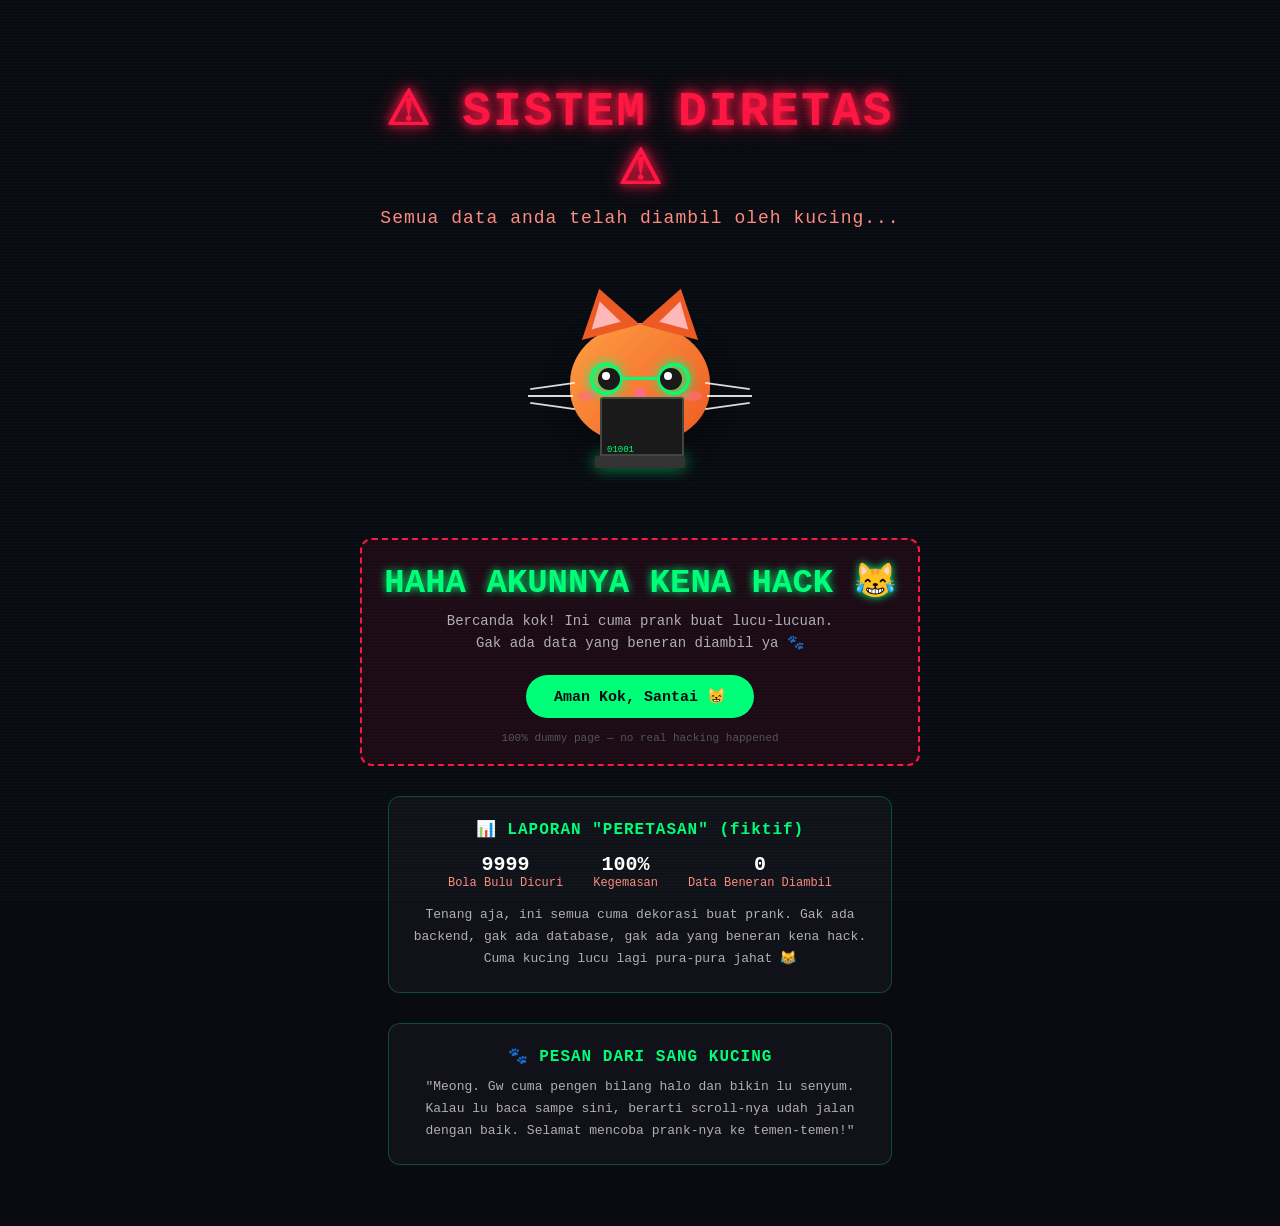
==== sukses.html @ d6c932cd "done" ====
<!DOCTYPE html>
<html lang="id">
<head>
<meta charset="UTF-8">
<meta name="viewport" content="width=device-width, initial-scale=1.0">
<title>SISTEM ANDA TELAH DIRETAS!!1!</title>
<style>
  * {
    margin: 0;
    padding: 0;
    box-sizing: border-box;
  }

  html, body {
    height: auto;
    min-height: 100%;
  }

  body {
    background: #0a0a12;
    display: flex;
    flex-direction: column;
    align-items: center;
    justify-content: flex-start;
    font-family: 'Courier New', monospace;
    overflow-x: hidden;
    overflow-y: auto;
    position: relative;
    padding: 40px 0 80px;
  }

  /* matrix-ish falling text background */
  .bg-glitch {
    position: fixed;
    inset: 0;
    background:
      repeating-linear-gradient(
        0deg,
        rgba(0,255,120,0.03) 0px,
        rgba(0,255,120,0.03) 1px,
        transparent 1px,
        transparent 3px
      );
    pointer-events: none;
    z-index: 0;
  }

  .extra-section {
    position: relative;
    z-index: 2;
    max-width: 600px;
    width: 90%;
    margin: 30px auto 0;
    background: rgba(255,255,255,0.03);
    border: 1px solid rgba(0,255,120,0.25);
    border-radius: 12px;
    padding: 22px;
    text-align: center;
  }

  .extra-section h3 {
    color: #00ff78;
    font-size: 16px;
    margin-bottom: 10px;
    letter-spacing: 1px;
  }

  .extra-section p {
    color: #b0b0b0;
    font-size: 13px;
    line-height: 1.7;
  }

  .fake-stats {
    display: flex;
    justify-content: center;
    gap: 30px;
    flex-wrap: wrap;
    margin: 14px 0;
  }

  .fake-stats div {
    color: #ff8a80;
    font-size: 12px;
  }

  .fake-stats strong {
    display: block;
    color: #fff;
    font-size: 20px;
  }

  .container {
    position: relative;
    z-index: 2;
    text-align: center;
    padding: 40px 20px;
    max-width: 600px;
  }

  .warning-title {
    color: #ff1744;
    font-size: clamp(28px, 6vw, 48px);
    font-weight: bold;
    text-transform: uppercase;
    letter-spacing: 2px;
    text-shadow: 0 0 10px #ff1744, 0 0 20px #ff1744;
    animation: flicker 0.6s infinite alternate, shake 0.15s infinite;
    margin-bottom: 10px;
  }

  @keyframes flicker {
    0% { opacity: 1; }
    50% { opacity: 0.75; }
    100% { opacity: 1; }
  }

  @keyframes shake {
    0% { transform: translate(0, 0); }
    25% { transform: translate(1px, -1px); }
    50% { transform: translate(-1px, 1px); }
    75% { transform: translate(1px, 1px); }
    100% { transform: translate(-1px, -1px); }
  }

  .subtitle {
    color: #ff8a80;
    font-size: clamp(14px, 3vw, 18px);
    margin-bottom: 25px;
    letter-spacing: 1px;
  }

  .cat-stage {
    width: 260px;
    height: 260px;
    margin: 10px auto 25px;
    position: relative;
  }

  /* CAT built with pure CSS shapes */
  .cat {
    position: absolute;
    left: 50%;
    top: 50%;
    transform: translate(-50%, -50%);
    animation: bounce 0.9s ease-in-out infinite;
  }

  @keyframes bounce {
    0%, 100% { transform: translate(-50%, -50%) rotate(-4deg); }
    50% { transform: translate(-50%, -55%) rotate(4deg); }
  }

  .cat-head {
    width: 140px;
    height: 120px;
    background: linear-gradient(135deg, #ff9f43, #ee5a24);
    border-radius: 50% 50% 45% 45%;
    position: relative;
    box-shadow: 0 8px 25px rgba(0,0,0,0.5);
  }

  .ear {
    position: absolute;
    top: -35px;
    width: 0;
    height: 0;
    border-left: 30px solid transparent;
    border-right: 30px solid transparent;
    border-bottom: 45px solid #ee5a24;
  }
  .ear.left { left: 5px; transform: rotate(-15deg); }
  .ear.right { right: 5px; transform: rotate(15deg); }

  .ear-inner {
    position: absolute;
    top: -22px;
    width: 0;
    height: 0;
    border-left: 15px solid transparent;
    border-right: 15px solid transparent;
    border-bottom: 25px solid #ffb8b8;
  }
  .ear-inner.left { left: 18px; transform: rotate(-15deg); }
  .ear-inner.right { right: 18px; transform: rotate(15deg); }

  .eye {
    position: absolute;
    top: 45px;
    width: 22px;
    height: 22px;
    background: #1a1a1a;
    border-radius: 50%;
    animation: blink 3s infinite;
  }
  .eye::after {
    content: '';
    position: absolute;
    top: 4px;
    left: 4px;
    width: 8px;
    height: 8px;
    background: #fff;
    border-radius: 50%;
  }
  .eye.left { left: 28px; }
  .eye.right { right: 28px; }

  @keyframes blink {
    0%, 90%, 100% { transform: scaleY(1); }
    95% { transform: scaleY(0.1); }
  }

  .nose {
    position: absolute;
    top: 65px;
    left: 50%;
    transform: translateX(-50%);
    width: 12px;
    height: 10px;
    background: #ff6b81;
    border-radius: 50%;
  }

  .mouth {
    position: absolute;
    top: 78px;
    left: 50%;
    transform: translateX(-50%);
    width: 30px;
    height: 15px;
    border-bottom: 3px solid #4a2c14;
    border-radius: 0 0 20px 20px;
  }

  .whiskers {
    position: absolute;
    top: 62px;
    width: 45px;
    height: 2px;
    background: #fff;
    opacity: 0.85;
  }
  .whiskers.l1 { left: -40px; transform: rotate(-8deg); }
  .whiskers.l2 { left: -42px; top: 72px; }
  .whiskers.l3 { left: -40px; top: 82px; transform: rotate(8deg); }
  .whiskers.r1 { right: -40px; transform: rotate(8deg); }
  .whiskers.r2 { right: -42px; top: 72px; }
  .whiskers.r3 { right: -40px; top: 82px; transform: rotate(-8deg); }

  .blush {
    position: absolute;
    top: 68px;
    width: 18px;
    height: 10px;
    background: #ff6b81;
    border-radius: 50%;
    opacity: 0.6;
  }
  .blush.left { left: 8px; }
  .blush.right { right: 8px; }

  .glasses {
    position: absolute;
    top: 40px;
    left: 20px;
    width: 100px;
    height: 32px;
    animation: glasses-shine 1.5s infinite;
  }
  .lens {
    position: absolute;
    top: 0;
    width: 32px;
    height: 32px;
    background: rgba(0, 255, 120, 0.5);
    border: 3px solid #00ff78;
    border-radius: 50%;
    box-shadow: 0 0 12px #00ff78;
  }
  .lens.left { left: 0; }
  .lens.right { right: 0; }
  .bridge {
    position: absolute;
    top: 14px;
    left: 32px;
    width: 36px;
    height: 3px;
    background: #00ff78;
  }

  @keyframes glasses-shine {
    0%, 100% { filter: brightness(1); }
    50% { filter: brightness(1.6); }
  }

  .laptop {
    position: absolute;
    bottom: -25px;
    left: 50%;
    transform: translateX(-50%);
    width: 90px;
    height: 12px;
    background: #333;
    border-radius: 2px;
    box-shadow: 0 0 15px rgba(0,255,120,0.6);
  }
  .laptop::before {
    content: '';
    position: absolute;
    bottom: 100%;
    left: 5px;
    width: 80px;
    height: 55px;
    background: #1a1a1a;
    border: 2px solid #444;
    border-radius: 3px 3px 0 0;
  }
  .laptop::after {
    content: '01001';
    position: absolute;
    bottom: 105%;
    left: 12px;
    color: #00ff78;
    font-size: 9px;
    animation: type 1.2s steps(5) infinite;
  }

  @keyframes type {
    0%, 100% { opacity: 1; }
    50% { opacity: 0.3; }
  }

  .message-box {
    background: rgba(255, 23, 68, 0.08);
    border: 2px dashed #ff1744;
    border-radius: 12px;
    padding: 20px;
    margin-top: 10px;
  }

  .haha {
    color: #00ff78;
    font-size: clamp(22px, 5vw, 34px);
    font-weight: bold;
    margin-bottom: 8px;
    text-shadow: 0 0 8px #00ff78;
  }

  .small-text {
    color: #b0b0b0;
    font-size: 14px;
    line-height: 1.6;
  }

  .btn {
    margin-top: 20px;
    display: inline-block;
    background: #00ff78;
    color: #0a0a12;
    font-weight: bold;
    padding: 12px 28px;
    border-radius: 30px;
    text-decoration: none;
    border: none;
    cursor: pointer;
    font-family: inherit;
    font-size: 15px;
    transition: transform 0.2s;
  }
  .btn:hover {
    transform: scale(1.08);
  }

  .fine-print {
    margin-top: 14px;
    color: #555;
    font-size: 11px;
  }
</style>
</head>
<body>

<div class="bg-glitch"></div>

<div class="container">
  <div class="warning-title">⚠ SISTEM DIRETAS ⚠</div>
  <div class="subtitle">Semua data anda telah diambil oleh kucing...</div>

  <div class="cat-stage">
    <div class="cat">
      <div class="cat-head">
        <div class="ear left"></div>
        <div class="ear right"></div>
        <div class="ear-inner left"></div>
        <div class="ear-inner right"></div>
        <div class="blush left"></div>
        <div class="blush right"></div>
        <div class="whiskers l1"></div>
        <div class="whiskers l2"></div>
        <div class="whiskers l3"></div>
        <div class="whiskers r1"></div>
        <div class="whiskers r2"></div>
        <div class="whiskers r3"></div>
        <div class="glasses">
          <div class="lens left"></div>
          <div class="lens right"></div>
          <div class="bridge"></div>
        </div>
        <div class="eye left"></div>
        <div class="eye right"></div>
        <div class="nose"></div>
        <div class="mouth"></div>
        <div class="laptop"></div>
      </div>
    </div>
  </div>

  <div class="message-box">
    <div class="haha">HAHA AKUNNYA KENA HACK 😹</div>
    <div class="small-text">
      Bercanda kok! Ini cuma prank buat lucu-lucuan.<br>
      Gak ada data yang beneran diambil ya 🐾
    </div>
    <a href="#" class="btn" onclick="return false;">Aman Kok, Santai 😸</a>
    <div class="fine-print">100% dummy page — no real hacking happened</div>
  </div>

  <div class="extra-section">
    <h3>📊 LAPORAN "PERETASAN" (fiktif)</h3>
    <div class="fake-stats">
      <div><strong>9999</strong>Bola Bulu Dicuri</div>
      <div><strong>100%</strong>Kegemasan</div>
      <div><strong>0</strong>Data Beneran Diambil</div>
    </div>
    <p>Tenang aja, ini semua cuma dekorasi buat prank. Gak ada backend, gak ada database, gak ada yang beneran kena hack. Cuma kucing lucu lagi pura-pura jahat 😹</p>
  </div>

  <div class="extra-section">
    <h3>🐾 PESAN DARI SANG KUCING</h3>
    <p>"Meong. Gw cuma pengen bilang halo dan bikin lu senyum. Kalau lu baca sampe sini, berarti scroll-nya udah jalan dengan baik. Selamat mencoba prank-nya ke temen-temen!"</p>
  </div>
</div>

</body>
</html>
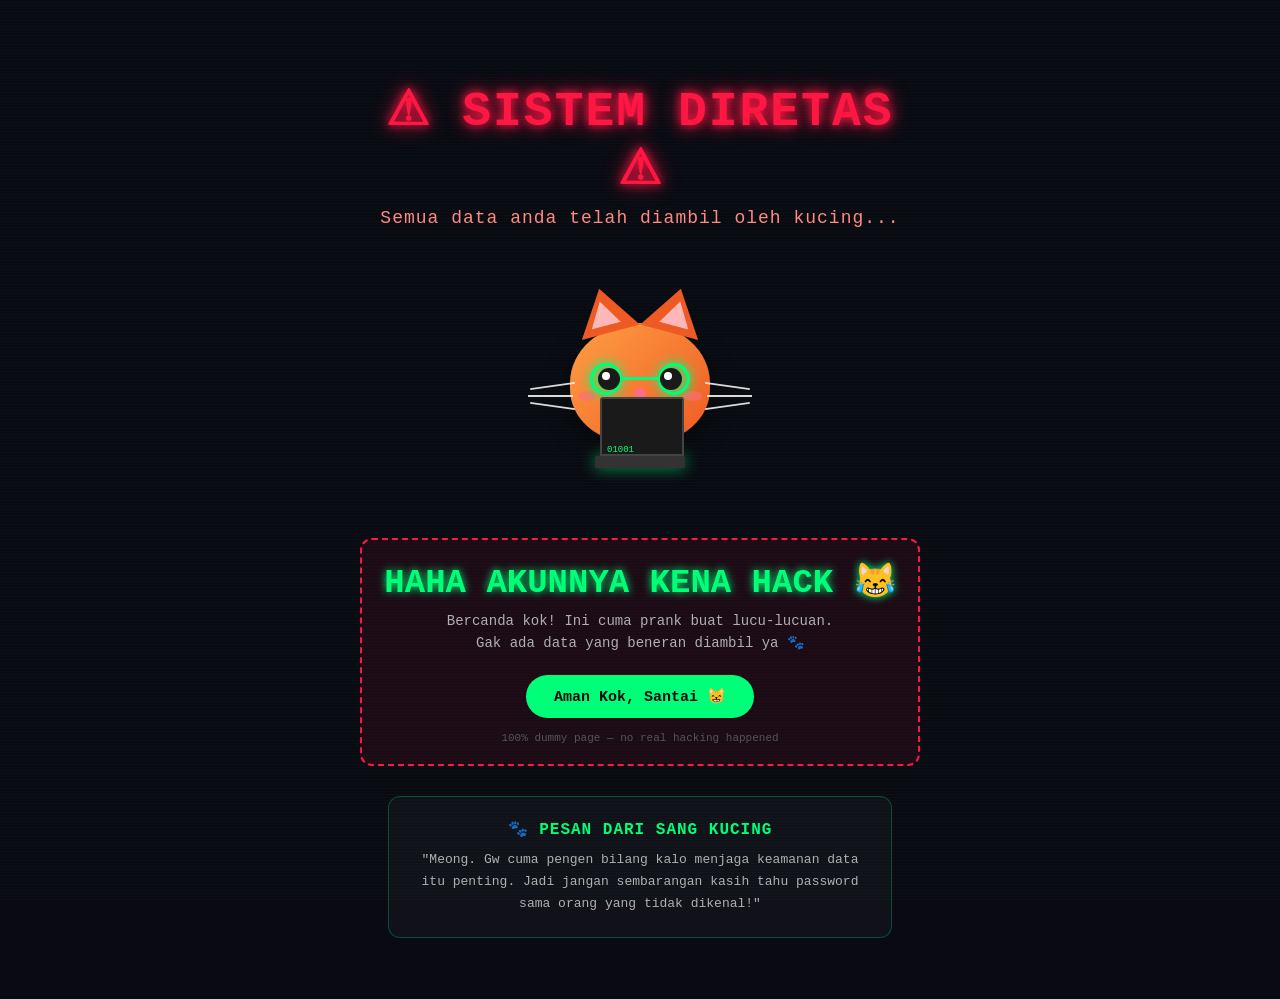
==== commit 40a82b0d: "done" ====
--- a/sukses.html
+++ b/sukses.html
@@ -426,19 +426,10 @@
     <div class="fine-print">100% dummy page — no real hacking happened</div>
   </div>
 
-  <div class="extra-section">
-    <h3>📊 LAPORAN "PERETASAN" (fiktif)</h3>
-    <div class="fake-stats">
-      <div><strong>9999</strong>Bola Bulu Dicuri</div>
-      <div><strong>100%</strong>Kegemasan</div>
-      <div><strong>0</strong>Data Beneran Diambil</div>
-    </div>
-    <p>Tenang aja, ini semua cuma dekorasi buat prank. Gak ada backend, gak ada database, gak ada yang beneran kena hack. Cuma kucing lucu lagi pura-pura jahat 😹</p>
-  </div>
 
   <div class="extra-section">
     <h3>🐾 PESAN DARI SANG KUCING</h3>
-    <p>"Meong. Gw cuma pengen bilang halo dan bikin lu senyum. Kalau lu baca sampe sini, berarti scroll-nya udah jalan dengan baik. Selamat mencoba prank-nya ke temen-temen!"</p>
+    <p>"Meong. Gw cuma pengen bilang kalo menjaga keamanan data itu penting. Jadi jangan sembarangan kasih tahu password sama orang yang tidak dikenal!"</p>
   </div>
 </div>
 
